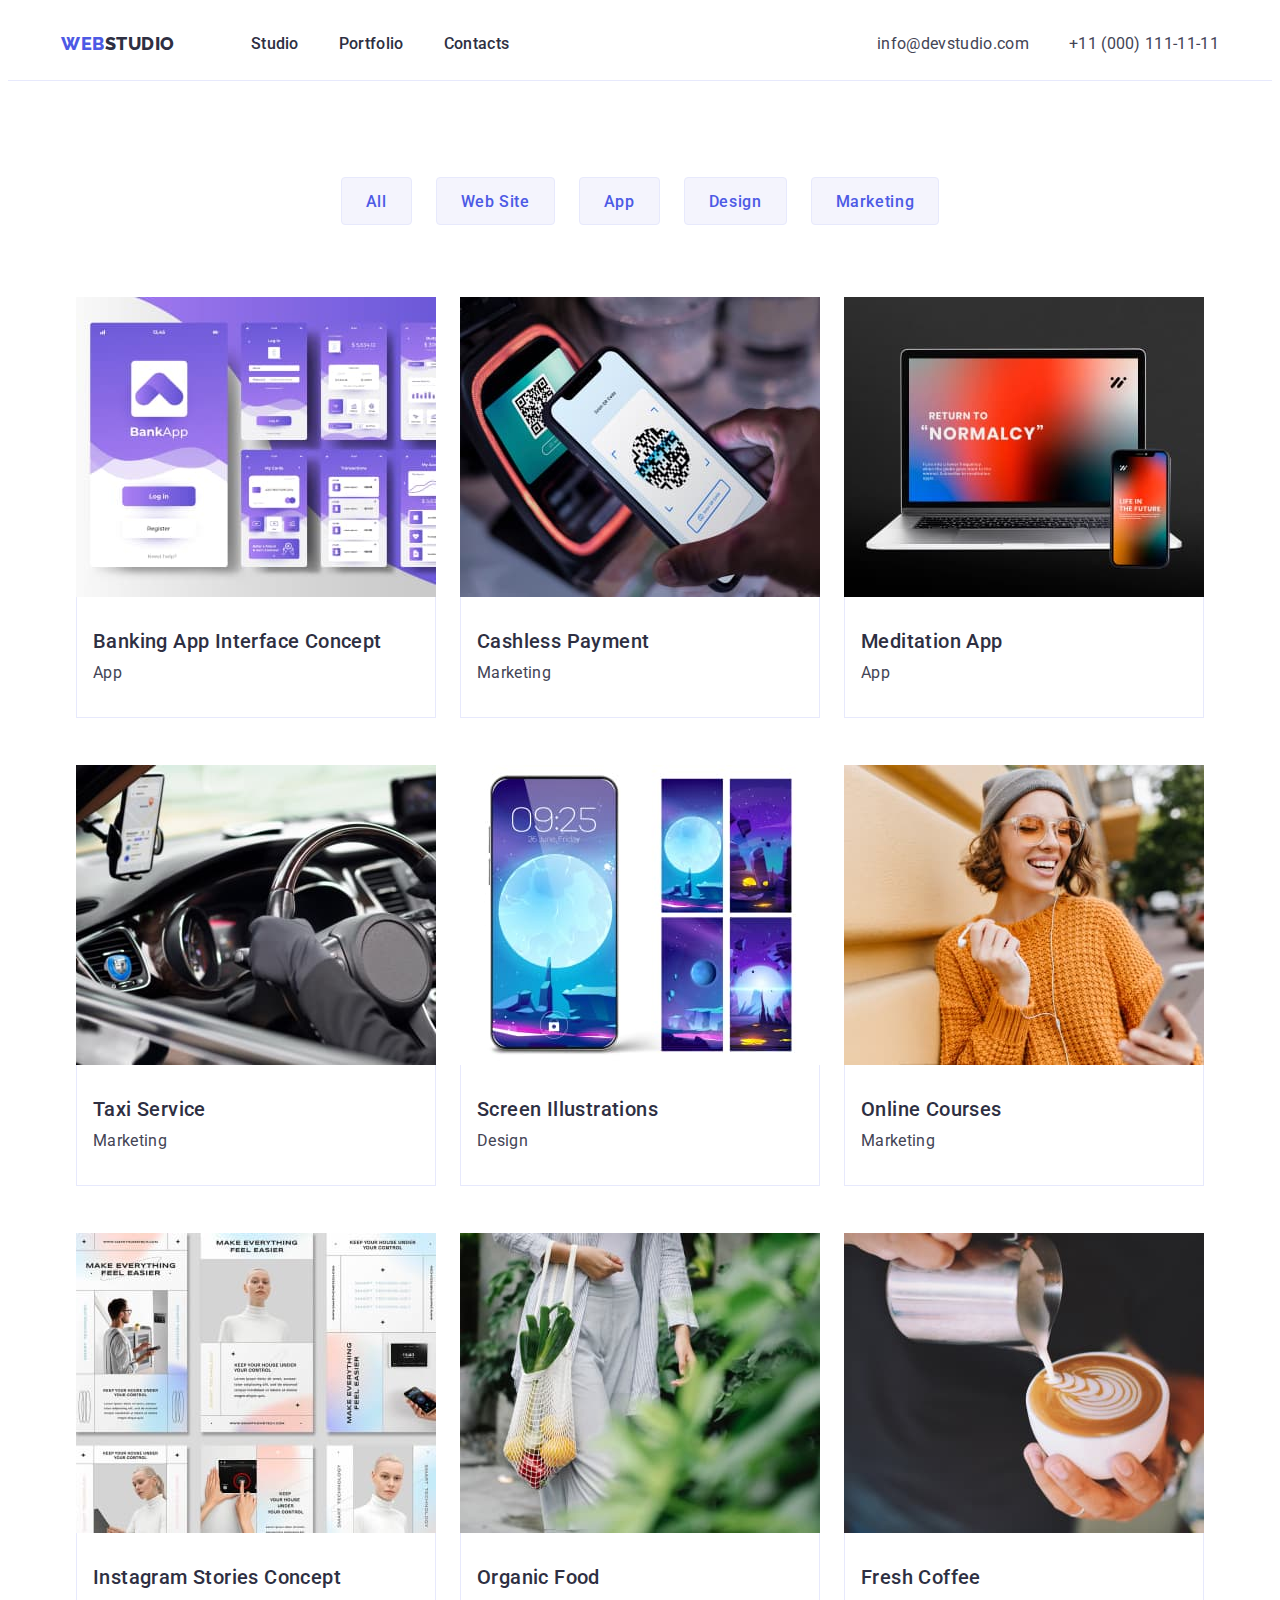
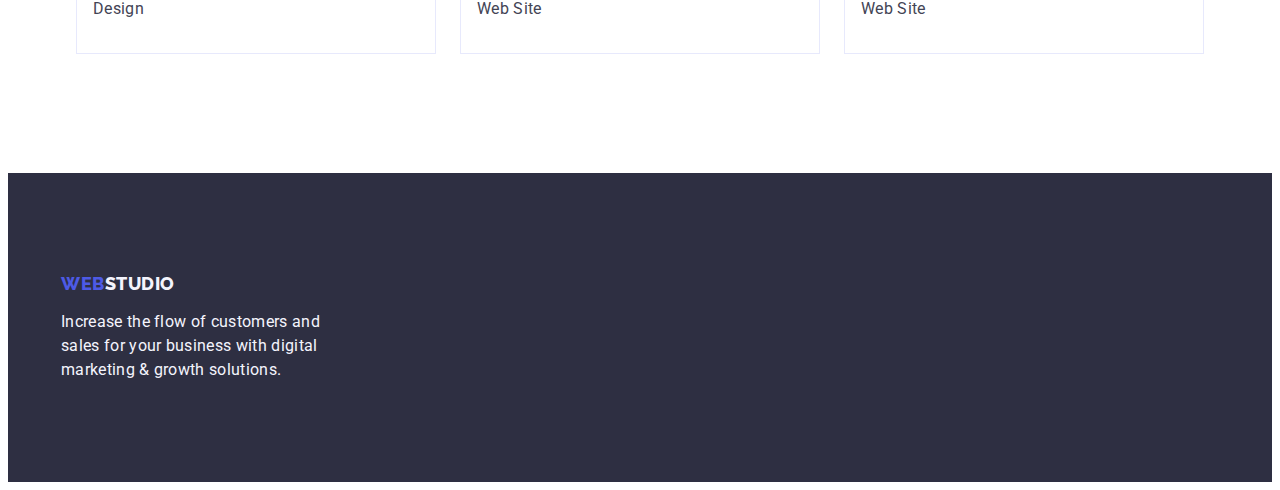
==== portfolio.html @ c1289698 "Initial commit" ====
<!DOCTYPE html>
<html lang="en">
  <head>
    <meta charset="UTF-8" />
    <meta http-equiv="X-UA-Compatible" content="IE=edge" />
    <meta name="viewport" content="width=device-width, initial-scale=1.0" />
    <title>Portfolio</title>
    <link rel="preconnect" href="https://fonts.googleapis.com" />
    <link rel="preconnect" href="https://fonts.gstatic.com" crossorigin />
    <link
      href="https://fonts.googleapis.com/css2?family=Raleway:wght@800&family=Roboto:wght@400;500;700;900&display=swap"
      rel="stylesheet"
    />
    <link
      rel="stylesheet"
      href="https://cdnjs.cloudflare.com/ajax/libs/modern-normalize/1.1.0/modern-normalize.min.css"
      integrity="sha512-wpPYUAdjBVSE4KJnH1VR1HeZfpl1ub8YT/NKx4PuQ5NmX2tKuGu6U/JRp5y+Y8XG2tV+wKQpNHVUX03MfMFn9Q=="
      crossorigin="anonymous"
      referrerpolicy="no-referrer"
    />
    <link rel="stylesheet" href="./css/styles.css" />
  </head>
  <body>
    <header>
      <div class="header-container container">
        <a class="logo link" href="./index.html"
          >Web<span class="part-header-logo">Studio</span></a
        >
        <nav class="header-navigation">
          <ul class="header-list list">
            <li class="header-item">
              <a class="header-link link" href="./index.html">Studio</a>
            </li>
            <li class="header-item">
              <a class="header-link link" href="./portfolio.html">Portfolio</a>
            </li>
            <li class="header-item">
              <a class="header-link link" href="">Contacts</a>
            </li>
          </ul>
        </nav>
        <address class="address">
          <ul class="header-address-list list">
            <li class="header-address-item">
              <a
                class="header-address-link link"
                href="mailto:info@devstudio.com"
                >info@devstudio.com</a
              >
            </li>
            <li class="header-address-item">
              <a class="header-address-link link" href="tel:+110001111111"
                >+11 (000) 111-11-11</a
              >
            </li>
          </ul>
        </address>
      </div>
    </header>
    <main>
      <section class="portfolio">
        <!-- hidden h1 -->
        <h1 class="visually-hidden">Portfolio</h1>
        <div class="container">
          <ul class="main-list list">
            <li class="main-item">
              <button class="main-btn" type="button">All</button>
            </li>
            <li class="main-item">
              <button class="main-btn" type="button">Web Site</button>
            </li>
            <li class="main-item">
              <button class="main-btn" type="button">App</button>
            </li>
            <li class="main-item">
              <button class="main-btn" type="button">Design</button>
            </li>
            <li class="main-item">
              <button class="main-btn" type="button">Marketing</button>
            </li>
          </ul>
        </div>
        <div class="container">
          <ul class="portfolio-list list">
            <li class="portfolio-item">
              <a class="link" href=""
                ><img
                  src="./images/banking-app.jpg"
                  alt="Banking app"
                  width="360"
                  height="300"
                />
                <div class="portfolio-border">
                  <h2 class="portfolio-title">Banking App Interface Concept</h2>
                  <p class="portfolio-text">App</p>
                </div>
              </a>
            </li>
            <li class="portfolio-item">
              <a class="link" href=""
                ><img
                  src="./images/cashless-paymen.jpg"
                  alt="Cashless payment"
                  width="360"
                  height="300"
                />
                <div class="portfolio-border">
                  <h2 class="portfolio-title">Cashless Payment</h2>
                  <p class="portfolio-text">Marketing</p>
                </div>
              </a>
            </li>
            <li class="portfolio-item">
              <a class="link" href=""
                ><img
                  src="./images/laptop-and-phone.jpg"
                  alt="Laptop and phone"
                  width="360"
                  height="300"
                />
                <div class="portfolio-border">
                  <h2 class="portfolio-title">Meditation App</h2>
                  <p class="portfolio-text">App</p>
                </div>
              </a>
            </li>
            <li class="portfolio-item">
              <a class="link" href=""
                ><img
                  src="./images/Car.jpg"
                  alt="Car, interior view"
                  width="360"
                  height="300"
                />
                <div class="portfolio-border">
                  <h2 class="portfolio-title">Taxi Service</h2>
                  <p class="portfolio-text">Marketing</p>
                </div>
              </a>
            </li>
            <li class="portfolio-item">
              <a class="link" href=""
                ><img
                  src="./images/screen-illustrations.jpg"
                  alt="Screen illustrations"
                  width="360"
                  height="300"
                />
                <div class="portfolio-border">
                  <h2 class="portfolio-title">Screen Illustrations</h2>
                  <p class="portfolio-text">Design</p>
                </div>
              </a>
            </li>
            <li class="portfolio-item">
              <a class="link" href=""
                ><img
                  src="./images/girl-with-phone.jpg"
                  alt="Girl with phone"
                  width="360"
                  height="300"
                />
                <div class="portfolio-border">
                  <h2 class="portfolio-title">Online Courses</h2>
                  <p class="portfolio-text">Marketing</p>
                </div>
              </a>
            </li>
            <li class="portfolio-item">
              <a class="link" href="">
                <img
                  src="./images/instagram-stories-concept.jpg"
                  alt="Instagram stories concept"
                  width="360"
                  height="300"
                />
                <div class="portfolio-border">
                  <h2 class="portfolio-title">Instagram Stories Concept</h2>
                  <p class="portfolio-text">Design</p>
                </div>
              </a>
            </li>
            <li class="portfolio-item">
              <a class="link" href="">
                <img
                  src="./images/girl-with-vegetables.jpg"
                  alt="Girl with vegetables"
                  width="360"
                  height="300"
                />
                <div class="portfolio-border">
                  <h2 class="portfolio-title">Organic Food</h2>
                  <p class="portfolio-text">Web Site</p>
                </div>
              </a>
            </li>
            <li class="portfolio-item">
              <a class="link" href=""
                ><img
                  src="./images/coffee.jpg"
                  alt="Barista makes fresh coffee"
                  width="360"
                  height="300"
                />
                <div class="portfolio-border">
                  <h2 class="portfolio-title">Fresh Coffee</h2>
                  <p class="portfolio-text">Web Site</p>
                </div>
              </a>
            </li>
          </ul>
        </div>
      </section>
    </main>
    <footer class="footer">
      <div class="container">
        <a class="logo link" href="./index.html"
          >Web<span class="part-footer-logo">Studio</span></a
        >
        <p class="footer-text">
          Increase the flow of customers and sales for your business with
          digital marketing & growth solutions.
        </p>
      </div>
    </footer>
  </body>
</html>
---- css/styles.css ----
:root {
  --primary-brand: #4d5ae5;
  --pressed-state: #404bbf;
  --dark: #2e2f42;
  --success: #31d0aa;
  --text: #434455;
  --subtle-text: #8e8f99;
  --accent: #e7e9fc;
  --light: #f4f4fd;
  --modal-overlay: #2e2f42;
  --hero-background: #2e2f42;
  --white-background: #ffffff;
  --modal-background: #fcfcfc;
}

h1,
h2,
h3,
h4,
h5,
h6,
p {
  margin: 0;
}

body {
  font-family: "Roboto", sans-serif;
  color: var(--text);
  background-color: var(--white-background);
}

img {
  display: block;
}

header {
  border-style: solid;
  border-width: 0 0 1px 0;
  border-color: var(--accent);
}

.container {
  max-width: 1158px;
  margin-left: auto;
  margin-right: auto;
  padding-left: 15px;
  padding-right: 15px;
}

.list {
  margin: 0;
  padding-left: 0;
  list-style: none;
}

.link {
  text-decoration: none;
}

.visually-hidden {
  position: absolute;
  top: -150%;
  z-index: -100;
  width: 0;
  height: 0;
  opacity: 0;
  visibility: hidden;
  user-select: none;
  pointer-events: none;
  cursor: none;
  margin: 0;
  padding: 0;
  overflow: hidden;
  border: none;
  outline: none;
  white-space: nowrap;
}

/** ------- HEADER------- **/

.header-container {
  display: flex;
  align-items: center;
  width: 100%;
  
}

.logo {
  font-family: "Raleway", sans-serif;
  font-weight: 800;
  font-size: 18px;
  line-height: 1.17;
  display: flex;
  align-items: center;
  letter-spacing: 0.03em;
  text-transform: uppercase;
  color: var(--primary-brand);
}

.part-header-logo {
  color: var(--dark);
}

.header-list {
  display: flex;
  margin-left: 76px;
  flex-direction: row;
  align-items: flex-start;
  gap: 40px;
  gap: 40px;
  
}

.header-link {
  display: inline-block;
  font-weight: 500;
  font-size: 16px;
  line-height: 1.5;
  letter-spacing: 0.02em;
  color: var(--dark);
  padding-top: 24px;
  padding-bottom: 24px;
}

.header-link:hover,
.header-link:focus {
  color: var(--pressed-state);
}

.address {
  font-style: normal;
  margin-left: auto;
}

.header-address-list {
  display: flex;
  gap: 40px;
}

.header-address-link {
  font-size: 16px;
  line-height: 1.5;
  letter-spacing: 0.02em;
  color: var(--text);
}

.header-address-link:hover,
.header-address-link:focus {
  color: var(--pressed-state);
}

/** ------- FOOTER------- **/

.footer {
  padding-top: 100px;
  padding-bottom: 100px;
  background-color: var(--hero-background);
}

.part-footer-logo {
  color: var(--light);
}

.footer-text {
  max-width: 264px;
  margin-top: 16px;
  font-size: 16px;
  line-height: 1.5;
  letter-spacing: 0.02em;
  color: var(--light);
}

/*? PAGE 1 ?*/
/** ------- HERO------- **/

.hero .container {
  display: flex;
  flex-direction: column;
  align-items: center;
}

.hero {
  background-color: var(--hero-background);
  padding-top: 188px;
  padding-bottom: 188px;
}

.hero-title {
  max-width: 496px;
  font-size: 56px;
  line-height: 1.07;
  text-align: center;
  letter-spacing: 0.02em;
  color: var(--white-background);
}

.hero-btn {
  margin-top: 48px;
  width: 169px;
  height: 56px;
  left: 20px;
  top: 88px;
  font-family: "Roboto", sans-serif;
  font-weight: 500;
  font-size: 16px;
  line-height: 1.5;
  align-items: center;
  letter-spacing: 0.04em;
  cursor: pointer;
  color: var(--white-background);
  background-color: var(--primary-brand);
  box-shadow: 0px 4px 4px rgba(0, 0, 0, 0.15);
  border-radius: 4px;
  border: 1px solid var(--primary-brand);
}

.hero-btn:hover,
.hero-btn:focus {
  background: var(--pressed-state);
  box-shadow: 0px 4px 4px rgba(0, 0, 0, 0.15);
  border-radius: 4px;
  border: 1px solid var(--pressed-state);
}

/** ------- ADVANTAGES------- **/

.advantages {
  padding-top: 120px;
  padding-bottom: 120px;
}

.advantages-list {
  display: flex;
  gap: 24px;
  justify-content: center;
}

.advantages-item {
  width: calc((100% - 72px) / 4);
}

.advantages-subtitle {
  margin-bottom: 8px;
  font-weight: 500;
  font-size: 20px;
  line-height: 1.2;
  letter-spacing: 0.02em;
  color: var(--dark);
}

.advantages-text {
  font-size: 16px;
  line-height: 1.5;
  letter-spacing: 0.02em;
  /* max-width: 264px; */
}

/** ------- WORK------- **/

.work {
  padding-bottom: 120px;
}

.work-list {
  display: flex;
  gap: 24px;
  justify-content: center;
}

.work-item {
  width: calc((100% - 48px) / 3);
}

.work-title {
  margin-bottom: 72px;
  font-size: 36px;
  line-height: 1.11;
  text-align: center;
  letter-spacing: 0.02em;
  text-transform: capitalize;
  color: var(--dark);
}

/** ------- TEAM------- **/

.team {
  background-color: var(--light);
  padding-top: 120px;
  padding-bottom: 120px;
}

.team-list {
  display: flex;
  gap: 24px;
  justify-content: center;
}

.team-item {
  box-shadow: 0px 1px 6px rgba(46, 47, 66, 0.08),
    0px 1px 1px rgba(46, 47, 66, 0.16), 0px 2px 1px rgba(46, 47, 66, 0.08);
  border-radius: 0px 0px 4px 4px;
  background-color: var(--white-background);
  width: calc((100% - 72px) / 4);
}

.team-card-item {
  padding-top: 32px;
  padding-bottom: 32px;
}

.team-title {
  margin-bottom: 72px;
  font-size: 36px;
  line-height: 1.11;
  text-align: center;
  letter-spacing: 0.02em;
  text-transform: capitalize;
  color: var(--dark);
}

.team-subtitle {
  font-weight: 500;
  font-size: 20px;
  line-height: 1.2;
  text-align: center;
  letter-spacing: 0.02em;
  color: var(--dark);
}
.team-text {
  margin-top: 8px;
  font-size: 16px;
  line-height: 1.5;
  text-align: center;
  letter-spacing: 0.02em;
}

/*? PAGE 2 ?*/
/** ------- PORTFOLIO------- **/

.portfolio {
  padding-top: 96px;
  padding-bottom: 120px;
}

.main-btn {
  display: flex;
  padding: 12px 24px;
  height: 48px;
  background: var(--light);
  border: 1px solid var(--accent);
  border-radius: 4px;
  cursor: pointer;
  font-family: "Roboto", sans-serif;
  font-weight: 500;
  font-size: 16px;
  line-height: 1.5;
  letter-spacing: 0.04em;
  color: var(--primary-brand);
}

.main-btn:hover,
.main-btn:focus {
  background: var(--pressed-state);
  box-shadow: 0px 3px 1px rgba(0, 0, 0, 0.1), 0px 2px 1px rgba(0, 0, 0, 0.08),
    0px 2px 2px rgba(0, 0, 0, 0.12);
  border-radius: 4px;
  color: var(--white-background);
  border-color: var(--pressed-state);
}

.main-list {
  display: flex;
  gap: 24px;
  justify-content: center;
  margin-bottom: 72px;
}

.portfolio-title {
  font-weight: 500;
  font-size: 20px;
  line-height: 1.2;
  letter-spacing: 0.02em;
  color: var(--dark);
}

.portfolio-list {
  display: flex;
  flex-wrap: wrap;
  justify-content: center;
  gap: 48px 24px;
}

.portfolio-item {
  width: 360px;
  height: 420px;
}

.portfolio-border {
  border-width: 0 1px 1px 1px;
  border-style: solid;
  border-color: var(--accent);
  padding: 32px 0 32px 16px;
}

.portfolio-title {
  margin-bottom: 8px;
}

.portfolio-text {
  font-size: 16px;
  line-height: 1.5;
  letter-spacing: 0.02em;
  color: var(--text);
}
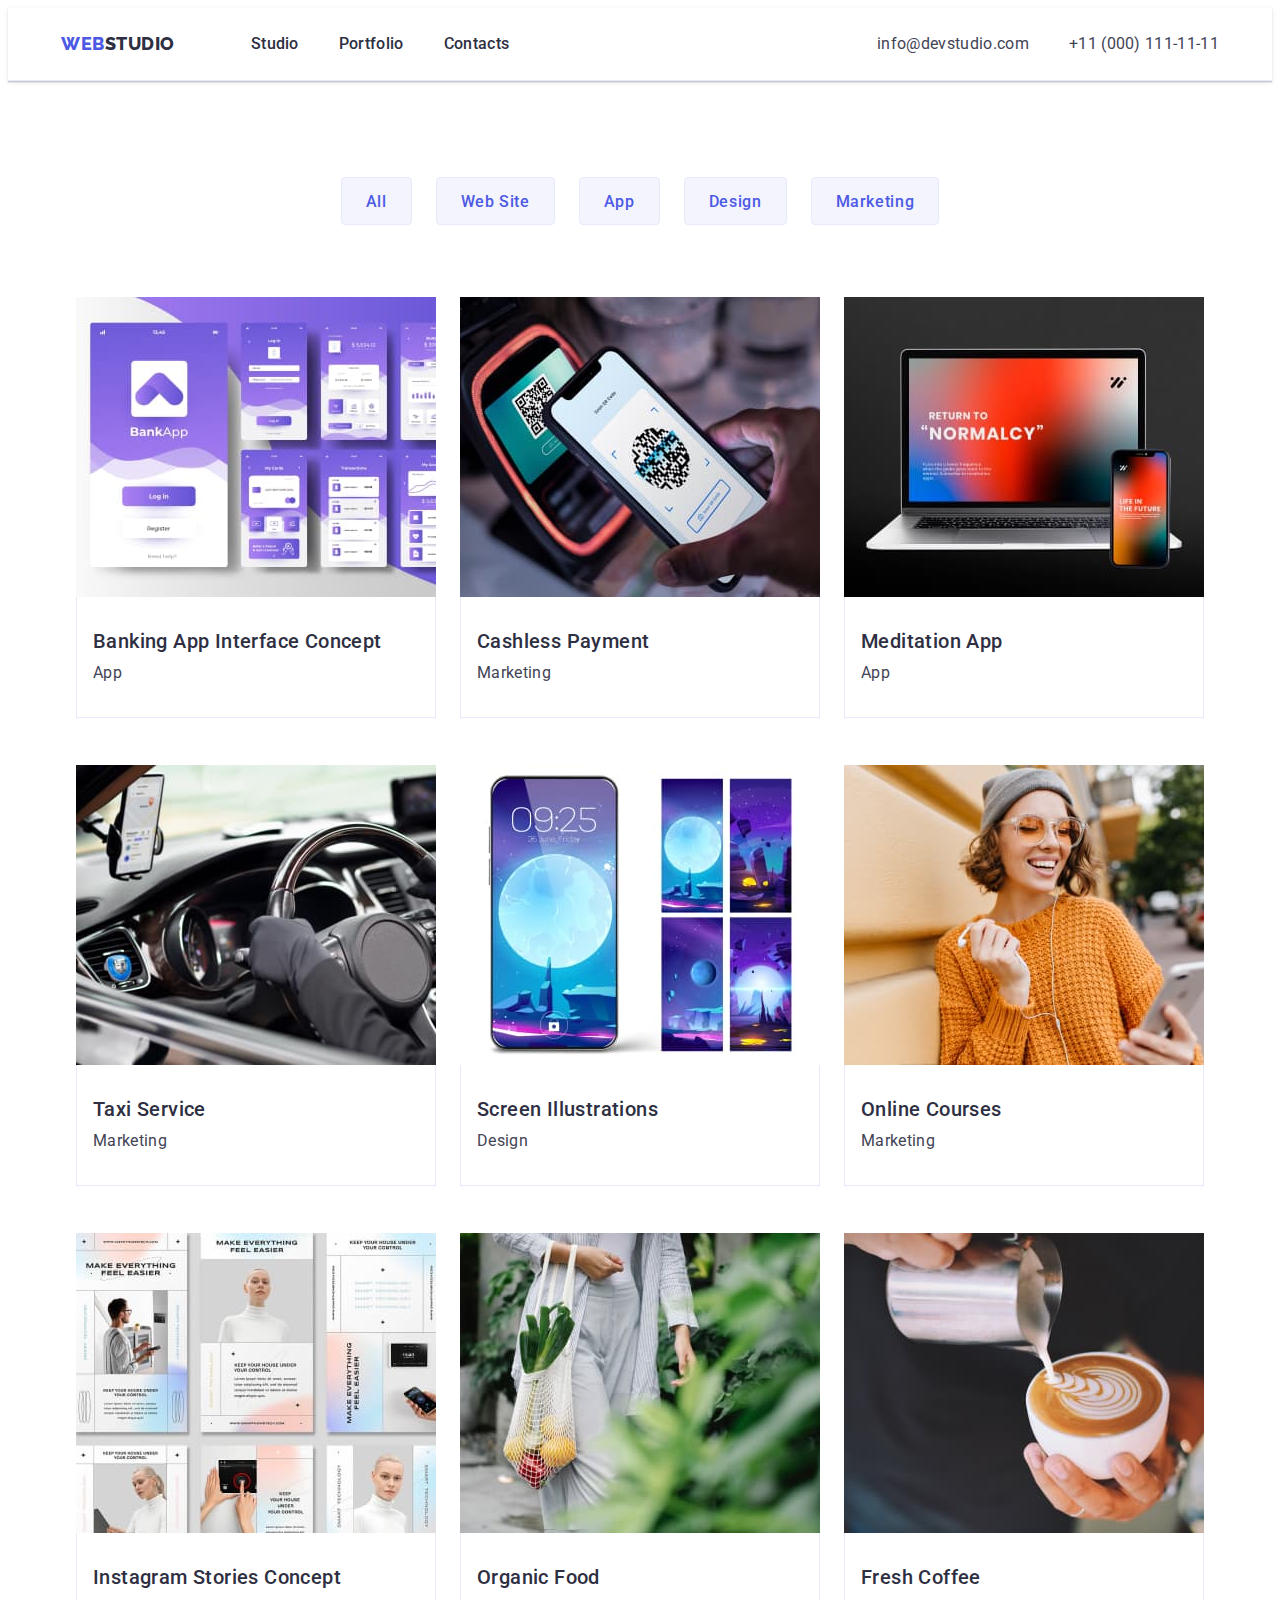
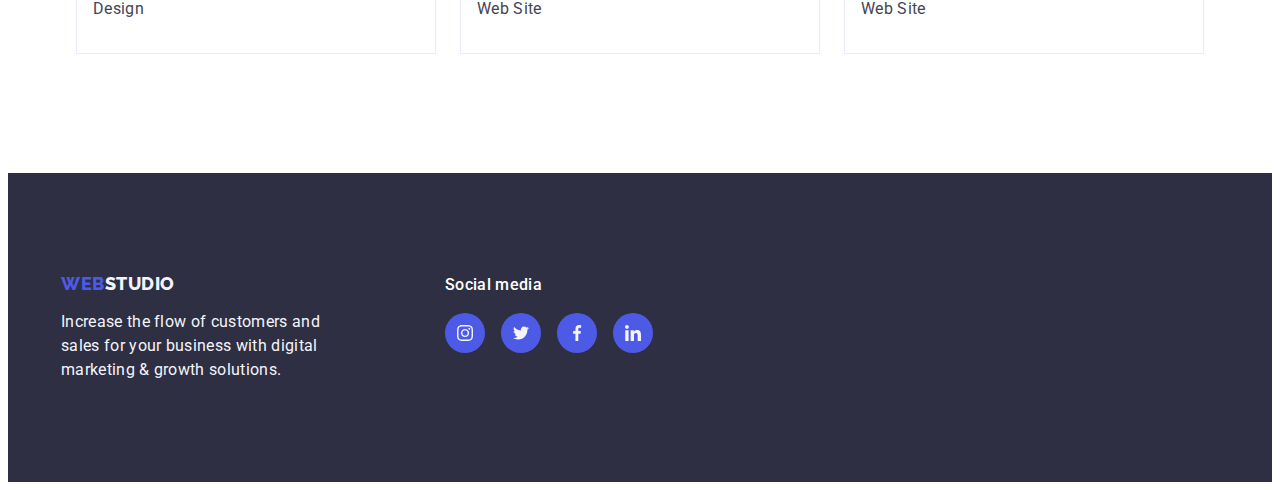
==== commit 7fb0a13f: "start hw 04" ====
--- a/portfolio.html
+++ b/portfolio.html
@@ -213,14 +213,48 @@
       </section>
     </main>
     <footer class="footer">
-      <div class="container">
-        <a class="logo link" href="./index.html"
-          >Web<span class="part-footer-logo">Studio</span></a
-        >
-        <p class="footer-text">
-          Increase the flow of customers and sales for your business with
-          digital marketing & growth solutions.
-        </p>
+      <div class="footer-container container">
+        <div>
+          <a class="logo link" href="./index.html"
+            >Web<span class="part-footer-logo">Studio</span></a
+          >
+          <p class="footer-text">
+            Increase the flow of customers and sales for your business with
+            digital marketing & growth solutions.
+          </p>
+        </div>
+        <div>
+          <h2 class="footer-title">Social media</h2>
+          <ul class="footer-soc-list list">
+            <li class="footer-soc-item">
+              <a class="footer-soc-link link" href="">
+                <svg class="team-soc-icon" width="16" height="16">
+                  <use href="./images/icons.svg#icon-instagram"></use>
+                </svg>
+              </a>
+            </li>
+            <li class="footer-soc-item">
+              <a class="footer-soc-link link" href="">
+                <svg class="team-soc-icon" width="16" height="16">
+                  <use href="./images/icons.svg#icon-twitter"></use>
+                </svg>
+              </a>
+            </li>
+            <li class="footer-soc-item">
+              <a class="footer-soc-link link" href="">
+                <svg class="team-soc-icon" width="16" height="16">
+                  <use href="./images/icons.svg#icon-facebook"></use>
+                </svg>
+              </a>
+            </li>
+            <li class="footer-soc-item">
+              <a class="footer-soc-link link" href=""
+                ><svg class="team-soc-icon" width="16" height="16">
+                  <use href="./images/icons.svg#icon-linkedin"></use></svg
+              ></a>
+            </li>
+          </ul>
+        </div>
       </div>
     </footer>
   </body>
--- a/css/styles.css
+++ b/css/styles.css
@@ -11,6 +11,7 @@
   --hero-background: #2e2f42;
   --white-background: #ffffff;
   --modal-background: #fcfcfc;
+  --bg-gradient: linear-gradient(rgba(46, 47, 66, 0.7), rgba(46, 47, 66, 0.7));
 }
 
 h1,
@@ -37,6 +38,8 @@
   border-style: solid;
   border-width: 0 0 1px 0;
   border-color: var(--accent);
+  box-shadow: 0px 2px 1px rgba(46, 47, 66, 0.08),
+    0px 1px 1px rgba(46, 47, 66, 0.16), 0px 1px 6px rgba(46, 47, 66, 0.08);
 }
 
 .container {
@@ -82,7 +85,6 @@
   display: flex;
   align-items: center;
   width: 100%;
-  
 }
 
 .logo {
@@ -108,7 +110,6 @@
   align-items: flex-start;
   gap: 40px;
   gap: 40px;
-  
 }
 
 .header-link {
@@ -157,6 +158,11 @@
   background-color: var(--hero-background);
 }
 
+.footer-container {
+  display: flex;
+  gap: 120px;
+}
+
 .part-footer-logo {
   color: var(--light);
 }
@@ -170,6 +176,46 @@
   color: var(--light);
 }
 
+.footer-title {
+  margin-bottom: 16px;
+  font-weight: 500;
+  font-size: 16px;
+  line-height: 1.5;
+  letter-spacing: 0.02em;
+  color: var(--white-background);
+}
+
+.footer-soc-list {
+  display: flex;
+  gap: 16px;
+  justify-content: center;
+}
+
+.footer-soc-item {
+  width: 40px;
+  height: 40px;
+}
+.footer-soc-link {
+  width: 100%;
+  height: 100%;
+  border-radius: 50%;
+  background-color: var(--primary-brand);
+  display: flex;
+  align-items: center;
+  justify-content: center;
+}
+
+.footer-soc-link:hover,
+.footer-soc-link:focus {
+  background-color: var(--success);
+}
+
+.team-soc-icon {
+}
+
+.team-soc-item {
+}
+
 /*? PAGE 1 ?*/
 /** ------- HERO------- **/
 
@@ -180,9 +226,16 @@
 }
 
 .hero {
+  width: 1440px;
+  height: 600px;
+  margin: 0 auto;
   background-color: var(--hero-background);
   padding-top: 188px;
   padding-bottom: 188px;
+  background-image: var(--bg-gradient), url(../images/hero-bg.jpg);
+  background-repeat: no-repeat;
+  background-position: center;
+  background-size: cover;
 }
 
 .hero-title {
@@ -239,6 +292,17 @@
   width: calc((100% - 72px) / 4);
 }
 
+.advantages-link {
+  width: 264px;
+  height: 112px;
+  border-radius: 4px;
+  margin-bottom: 8px;
+  background-color: var(--light);
+  display: flex;
+  align-items: center;
+  justify-content: center;
+}
+
 .advantages-subtitle {
   margin-bottom: 8px;
   font-weight: 500;
@@ -332,6 +396,83 @@
   line-height: 1.5;
   text-align: center;
   letter-spacing: 0.02em;
+  margin-bottom: 8px;
+}
+
+.team-soc-list {
+  display: flex;
+  justify-content: center;
+  gap: 24px;
+}
+
+.team-soc-item {
+  width: 40px;
+  height: 40px;
+}
+.team-soc-link {
+  width: 100%;
+  height: 100%;
+  border-radius: 50%;
+  background-color: var(--primary-brand);
+  display: flex;
+  align-items: center;
+  justify-content: center;
+}
+
+.team-soc-link:hover,
+.team-soc-link:focus {
+  background-color: var(--pressed-state);
+}
+
+.team-soc-icon {
+  fill: var(--light);
+}
+
+/** ------- CUSTOMERS------- **/
+
+.customers {
+  padding-top: 120px;
+  padding-bottom: 120px;
+}
+.customers-title {
+  margin-bottom: 72px;
+  font-size: 36px;
+  line-height: 1.11;
+  text-align: center;
+  letter-spacing: 0.02em;
+  text-transform: capitalize;
+  color: var(--dark);
+}
+.customers-list {
+  display: flex;
+  justify-content: center;
+  gap: 24px;
+}
+.customers-item {
+  width: 168px;
+  height: 88px;
+}
+.customers-link {
+  width: 100%;
+  height: 100%;
+  display: flex;
+  align-items: center;
+  justify-content: center;
+  border: 1px solid var(--subtle-text);
+  border-radius: 4px;
+}
+.customers-icon {
+  fill: var(--subtle-text);
+}
+
+.customers-link:hover,
+.customers-link:focus {
+  border-color: var(--pressed-state);
+}
+
+.customers-link:hover > .customers-icon,
+.customers-link:focus > .customers-icon {
+  fill: var(--pressed-state);
 }
 
 /*? PAGE 2 ?*/
@@ -395,6 +536,12 @@
   height: 420px;
 }
 
+.portfolio-item:hover,
+.portfolio-item:focus {
+  box-shadow: 0px 1px 6px rgba(46, 47, 66, 0.08),
+    0px 1px 1px rgba(46, 47, 66, 0.16), 0px 2px 1px rgba(46, 47, 66, 0.08);
+}
+
 .portfolio-border {
   border-width: 0 1px 1px 1px;
   border-style: solid;
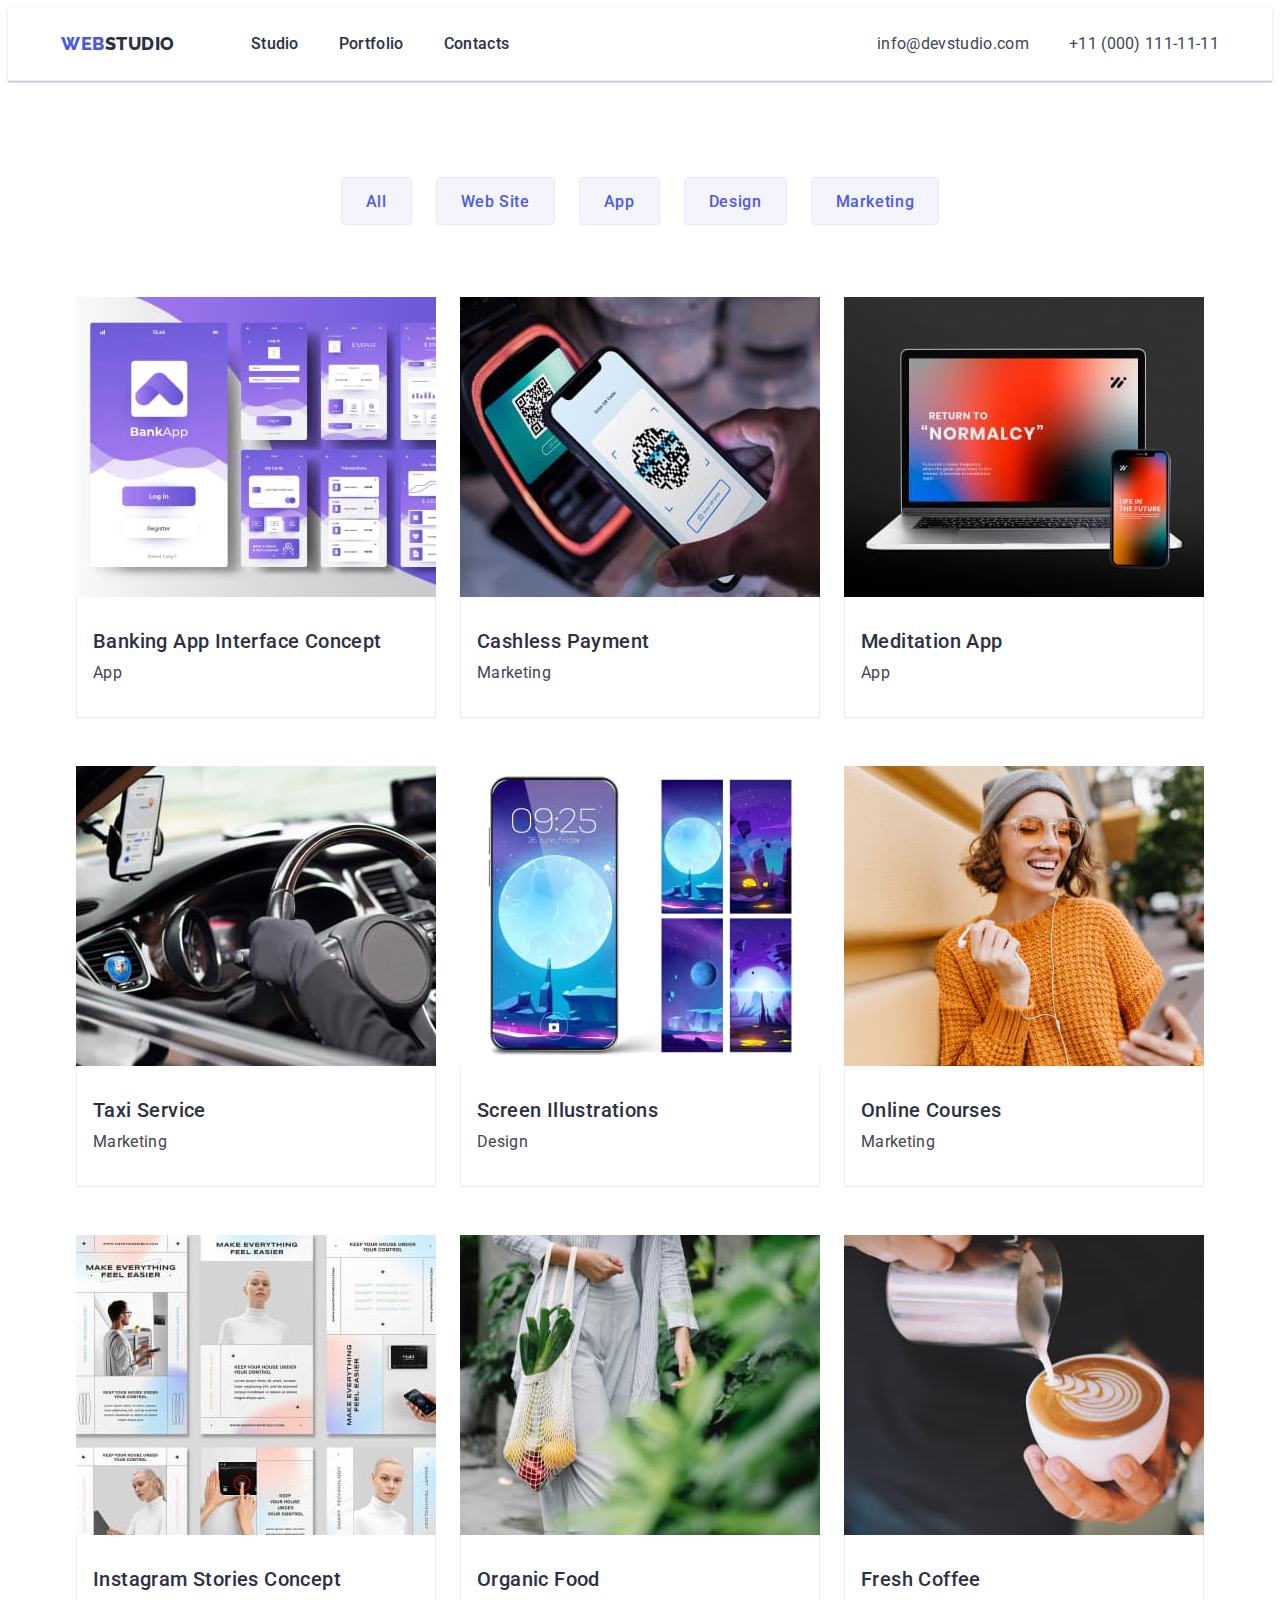
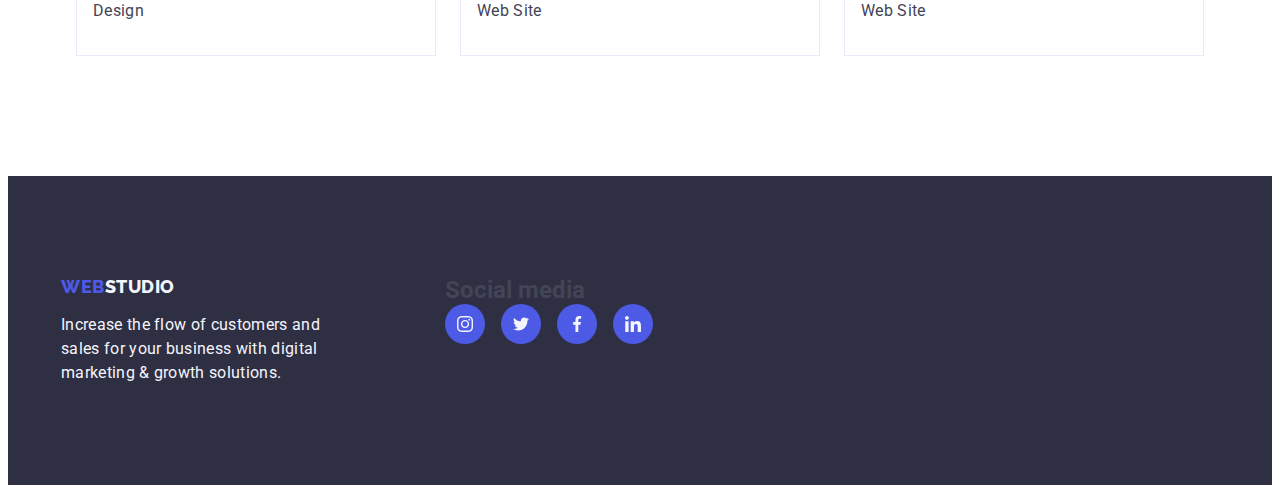
==== commit d5e56939: "portfolio fix" ====
--- a/portfolio.html
+++ b/portfolio.html
@@ -83,7 +83,7 @@
         <div class="container">
           <ul class="portfolio-list list">
             <li class="portfolio-item">
-              <a class="link" href=""
+              <a class="portfolio-link link" href=""
                 ><img
                   src="./images/banking-app.jpg"
                   alt="Banking app"
@@ -97,7 +97,7 @@
               </a>
             </li>
             <li class="portfolio-item">
-              <a class="link" href=""
+              <a class="portfolio-link link" href=""
                 ><img
                   src="./images/cashless-paymen.jpg"
                   alt="Cashless payment"
@@ -111,7 +111,7 @@
               </a>
             </li>
             <li class="portfolio-item">
-              <a class="link" href=""
+              <a class="portfolio-link link" href=""
                 ><img
                   src="./images/laptop-and-phone.jpg"
                   alt="Laptop and phone"
@@ -125,7 +125,7 @@
               </a>
             </li>
             <li class="portfolio-item">
-              <a class="link" href=""
+              <a class="portfolio-link link" href=""
                 ><img
                   src="./images/Car.jpg"
                   alt="Car, interior view"
@@ -139,7 +139,7 @@
               </a>
             </li>
             <li class="portfolio-item">
-              <a class="link" href=""
+              <a class="portfolio-link link" href=""
                 ><img
                   src="./images/screen-illustrations.jpg"
                   alt="Screen illustrations"
@@ -153,7 +153,7 @@
               </a>
             </li>
             <li class="portfolio-item">
-              <a class="link" href=""
+              <a class="portfolio-link link" href=""
                 ><img
                   src="./images/girl-with-phone.jpg"
                   alt="Girl with phone"
@@ -167,7 +167,7 @@
               </a>
             </li>
             <li class="portfolio-item">
-              <a class="link" href="">
+              <a class="portfolio-link link" href="">
                 <img
                   src="./images/instagram-stories-concept.jpg"
                   alt="Instagram stories concept"
@@ -181,7 +181,7 @@
               </a>
             </li>
             <li class="portfolio-item">
-              <a class="link" href="">
+              <a class="portfolio-link link" href="">
                 <img
                   src="./images/girl-with-vegetables.jpg"
                   alt="Girl with vegetables"
@@ -195,7 +195,7 @@
               </a>
             </li>
             <li class="portfolio-item">
-              <a class="link" href=""
+              <a class="portfolio-link link" href=""
                 ><img
                   src="./images/coffee.jpg"
                   alt="Barista makes fresh coffee"
--- a/css/styles.css
+++ b/css/styles.css
@@ -88,12 +88,12 @@
 }
 
 .logo {
+  display: flex;
+  align-items: center;
   font-family: "Raleway", sans-serif;
   font-weight: 800;
   font-size: 18px;
   line-height: 1.17;
-  display: flex;
-  align-items: center;
   letter-spacing: 0.03em;
   text-transform: uppercase;
   color: var(--primary-brand);
@@ -109,18 +109,17 @@
   flex-direction: row;
   align-items: flex-start;
   gap: 40px;
-  gap: 40px;
 }
 
 .header-link {
-  display: inline-block;
-  font-weight: 500;
-  font-size: 16px;
-  line-height: 1.5;
-  letter-spacing: 0.02em;
-  color: var(--dark);
   padding-top: 24px;
   padding-bottom: 24px;
+  display: inline-block;
+  font-weight: 500;
+  font-size: 16px;
+  line-height: 1.5;
+  letter-spacing: 0.02em;
+  color: var(--dark);
 }
 
 .header-link:hover,
@@ -129,8 +128,8 @@
 }
 
 .address {
+  margin-left: auto;
   font-style: normal;
-  margin-left: auto;
 }
 
 .header-address-list {
@@ -176,7 +175,7 @@
   color: var(--light);
 }
 
-.footer-title {
+.footer-soc-text {
   margin-bottom: 16px;
   font-weight: 500;
   font-size: 16px;
@@ -199,10 +198,10 @@
   width: 100%;
   height: 100%;
   border-radius: 50%;
+  display: flex;
+  align-items: center;
+  justify-content: center;
   background-color: var(--primary-brand);
-  display: flex;
-  align-items: center;
-  justify-content: center;
 }
 
 .footer-soc-link:hover,
@@ -210,12 +209,6 @@
   background-color: var(--success);
 }
 
-.team-soc-icon {
-}
-
-.team-soc-item {
-}
-
 /*? PAGE 1 ?*/
 /** ------- HERO------- **/
 
@@ -226,8 +219,8 @@
 }
 
 .hero {
-  width: 1440px;
-  height: 600px;
+  max-width: 1440px;
+  max-height: 600px;
   margin: 0 auto;
   background-color: var(--hero-background);
   padding-top: 188px;
@@ -292,15 +285,15 @@
   width: calc((100% - 72px) / 4);
 }
 
-.advantages-link {
+.advantages-logo {
   width: 264px;
   height: 112px;
   border-radius: 4px;
   margin-bottom: 8px;
+  display: flex;
+  align-items: center;
+  justify-content: center;
   background-color: var(--light);
-  display: flex;
-  align-items: center;
-  justify-content: center;
 }
 
 .advantages-subtitle {
@@ -316,7 +309,6 @@
   font-size: 16px;
   line-height: 1.5;
   letter-spacing: 0.02em;
-  /* max-width: 264px; */
 }
 
 /** ------- WORK------- **/
@@ -337,9 +329,9 @@
 
 .work-title {
   margin-bottom: 72px;
+  text-align: center;
   font-size: 36px;
   line-height: 1.11;
-  text-align: center;
   letter-spacing: 0.02em;
   text-transform: capitalize;
   color: var(--dark);
@@ -348,9 +340,9 @@
 /** ------- TEAM------- **/
 
 .team {
-  background-color: var(--light);
   padding-top: 120px;
   padding-bottom: 120px;
+  background-color: var(--light);
 }
 
 .team-list {
@@ -374,27 +366,27 @@
 
 .team-title {
   margin-bottom: 72px;
+  text-align: center;
   font-size: 36px;
   line-height: 1.11;
+  letter-spacing: 0.02em;
+  text-transform: capitalize;
+  color: var(--dark);
+}
+
+.team-subtitle {
   text-align: center;
-  letter-spacing: 0.02em;
-  text-transform: capitalize;
-  color: var(--dark);
-}
-
-.team-subtitle {
   font-weight: 500;
   font-size: 20px;
   line-height: 1.2;
-  text-align: center;
   letter-spacing: 0.02em;
   color: var(--dark);
 }
 .team-text {
   margin-top: 8px;
-  font-size: 16px;
-  line-height: 1.5;
   text-align: center;
+  font-size: 16px;
+  line-height: 1.5;
   letter-spacing: 0.02em;
   margin-bottom: 8px;
 }
@@ -412,11 +404,11 @@
 .team-soc-link {
   width: 100%;
   height: 100%;
+  display: flex;
+  align-items: center;
+  justify-content: center;
   border-radius: 50%;
   background-color: var(--primary-brand);
-  display: flex;
-  align-items: center;
-  justify-content: center;
 }
 
 .team-soc-link:hover,
@@ -436,9 +428,9 @@
 }
 .customers-title {
   margin-bottom: 72px;
+  text-align: center;
   font-size: 36px;
   line-height: 1.11;
-  text-align: center;
   letter-spacing: 0.02em;
   text-transform: capitalize;
   color: var(--dark);
@@ -531,13 +523,12 @@
   gap: 48px 24px;
 }
 
-.portfolio-item {
-  width: 360px;
-  height: 420px;
-}
-
-.portfolio-item:hover,
-.portfolio-item:focus {
+.portfolio-link {
+  display: block;
+}
+
+.portfolio-link:hover,
+.portfolio-link:focus {
   box-shadow: 0px 1px 6px rgba(46, 47, 66, 0.08),
     0px 1px 1px rgba(46, 47, 66, 0.16), 0px 2px 1px rgba(46, 47, 66, 0.08);
 }
